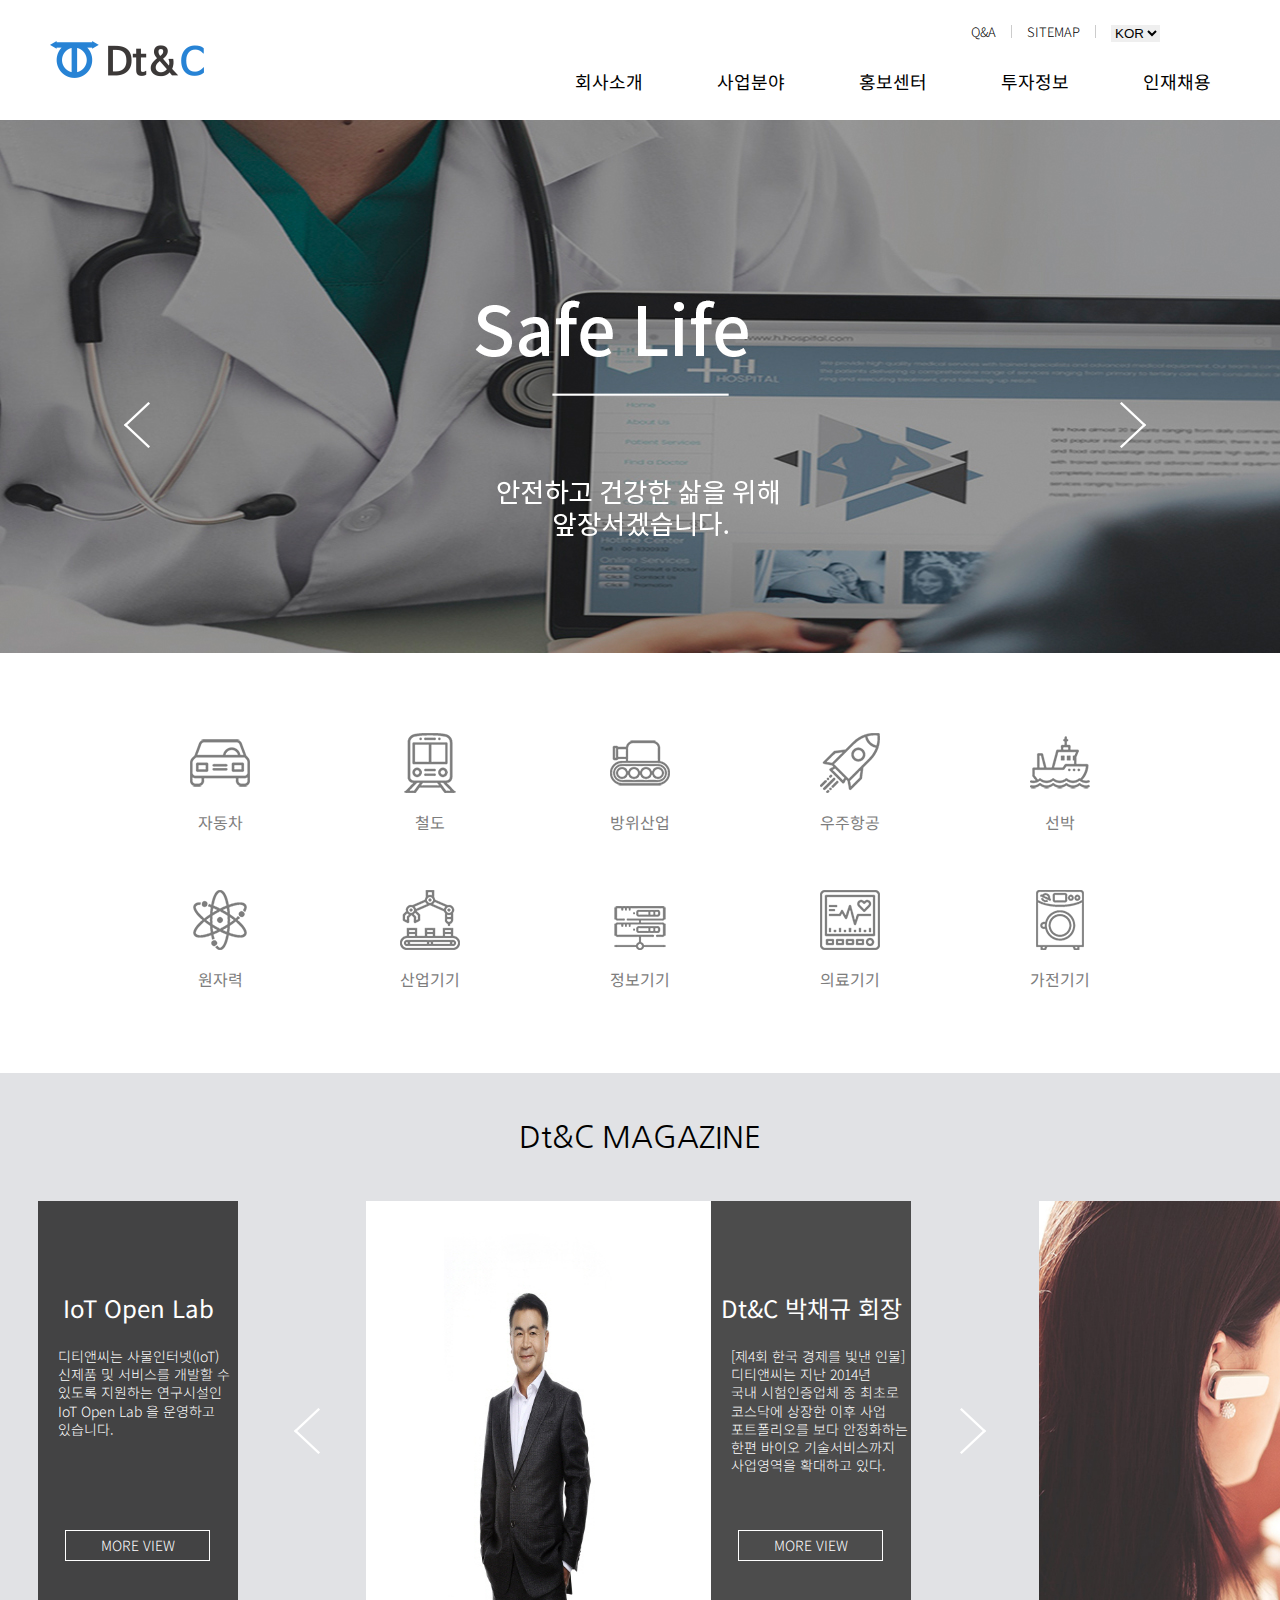
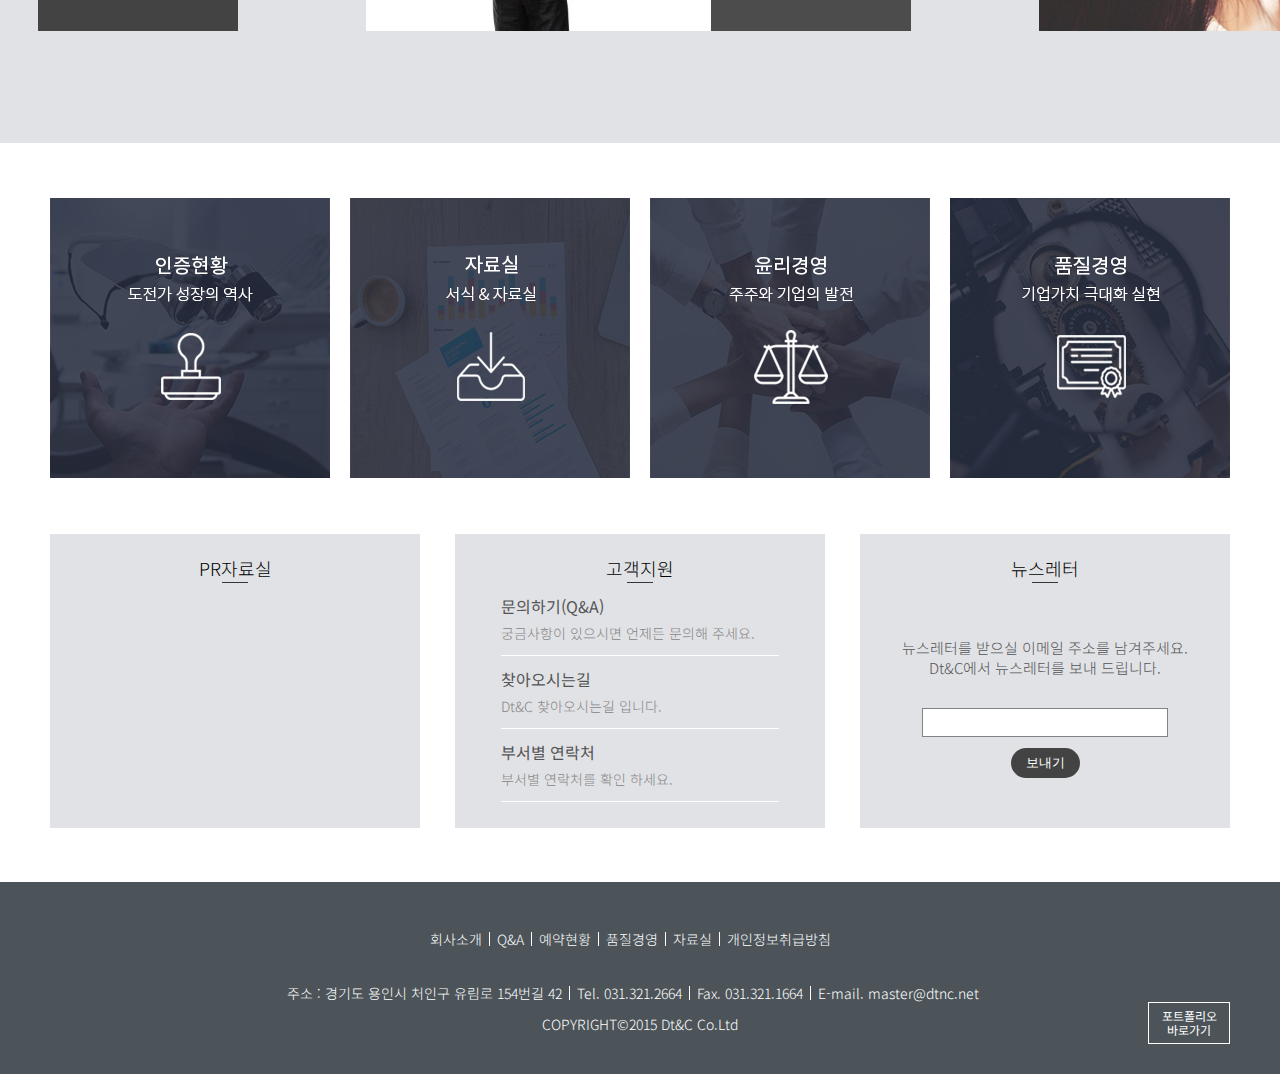
==== renewalWeb/index.html @ b87fbbad "pf" ====
<!DOCTYPE html>
<html lang="ko">
	<head>
		<meta http-equiv="X-UA-Compatible" content="IE=Edge">
		<meta charset="UTF-8">
		<title>Dt&C | 디티앤씨</title>
		<link rel="stylesheet" href="common/reset.css">
		<link rel="stylesheet" href="https://use.fontawesome.com/releases/v5.5.0/css/all.css">
		<link rel="stylesheet" href="css/font.css">	
		<link rel="stylesheet" href="css/basic.css">
		<link rel="stylesheet" href="css/index.css">
		<style>
.mainimg{position:relative; }
.mainimg .visualBg{position:absolute; top:0; left:0; z-index:500; width:100%; height:600px; text-indent:-9999px;}
.mainimg .visualBg1{background:url('images/safe2.jpg') no-repeat center 0;}
.mainimg .visualBg2{background:url('images/smart2.jpg') no-repeat center 0;}
.mainimg .visualBg3{background:url('images/challenge2.jpg') no-repeat center 0;}
.mainimg .controller{position:relative; z-index:700; width:1032px; height:250px; margin:0 auto; padding:0 0 46px;} 
.mainimg .btns{position:absolute; left:0; top:282px; width:99%; height:71px; cursor: pointer;}
.mainimg .btns a.prev{float:left;}
.mainimg .btns a.next{float:right;}
.mainimg .prBts{height:100px;}
.mainimg .productBt{ padding-top:150px; text-align:center;}    
		</style>
		<script src="common/prefixfree.min.js"></script>	
		<script src="common/jquery-3.3.1.min.js"></script>
		<script src="common/jquery-ui.min.js"></script>
		<script src="js/basic.js"></script>
		
	</head>
	<body>

		<header><!-- width:100% -->

				<div class="headerH"><!-- width 1180px -->
				<h1><a href="index.html"><img src="images/logo.png" alt="로고"></a></h1>
				
			<!-- 서브메뉴 -->
			<ul class="sub">
				<li><a href="#">Q&A</a></li>
				<li><a href="#">SITEMAP</a></li>
				<li>
					<select>
				<option value="KOR">KOR</option>
				<option value="ENG">ENG</option>
				</select></li>
			</ul>
			</div>

				<!-- 메뉴 -->
				<nav>
					<ul class="gnb">
						<li><a href="#">회사소개</a>
							<ul>
								<li id="about"><a href="about.html">CEO 인사말</a></li>
								<li><a href="#">연혁</a></li>
								<li><a href="#">연구개발</a></li>
								<li><a href="#">LAB소개</a></li>
								<li><a href="#">찾아오시는길</a></li>
							</ul>
						</li>
						<li><a href="#">사업분야</a>
							<ul>
								<li><a href="#">산업별 서비스</a></li>
								<li><a href="#">분야별 서비스</a></li>
							</ul>
						</li>
						<li><a href="#">홍보센터</a>
							<ul>
								<li><a href="#">Press Room</a></li>
								<li><a href="#">Dt&C 소식</a></li>
								<li><a href="#">Dt&Insight</a></li>
								<li><a href="#">PR자료실</a></li>
								<li><a href="#">IoT Open Lab</a></li>
							</ul>
						</li>
						<li><a href="#">투자정보</a>
							<ul>
								<li><a href="#">주가정보</a></li>
								<li><a href="#">재무정보</a></li>
								<li><a href="#">기업공시</a></li>
								<li><a href="#">IR자료</a></li>
							</ul>
						</li>
						<li><a href="#">인재채용</a>
							<ul>
								<li><a href="#">인사시스템</a></li>
								<li><a href="#">채용정보</a></li>
								<li><a href="#">채용문의</a></li>
							</ul>
						</li>
					</ul>	
				</nav>
</header>

		

		<div id="container">
			<article class="mainimg">
				<div class="visualBg visualBg1"></div>  
            <div class="visualBg visualBg2" style="left:100%"></div>
            <div class="visualBg visualBg3" style="left:100%"></div>
            <div class="controller">
            	<div class="btns">
              	<a class="prev"><img src="images/화살표.png" alt="<"></a>
              	<a class="next"><img src="images/화살표2.png" alt=">"></a>
            </div>
        </div>
			</article>
			<script src="js/slideDt.js"></script>
			<article class="icons">
				<div class="icon">	
					<div>
						<a href="#"><img src="images/자동차.png" alt="자동차">
						<p>자동차</p></a>
					</div>
					<div>
						<a href="#"><img src="images/철도.png" alt="철도">
						<p>철도</p></a>
					</div>
					<div>
						<a href="#"><img src="images/방위산업.png" alt="방위산업">
						<p>방위산업</p></a>
					</div>
					<div>
						<a href="#"><img src="images/우주항공.png" alt="우주항공공">
						<p>우주항공</p></a>
					</div> 
					<div>
						<a href="#"><img src="images/선박.png" alt="선박">
						<p>선박</p></a>
					</div>
					<div>
						<a href="#"><img src="images/원자력.png" alt="원자력">
						<p>원자력</p></a>
					</div>
					<div>
						<a href="#"><img src="images/산업기기.png" alt="산업기기">
						<p>산업기기</p></a>
					</div>
					<div>
						<a href="#"><img src="images/정보기기.png" alt="정보기기">
						<p>정보기기</p></a>
					</div>
					<div>
						<a href="#"><img src="images/의료기기.png" alt="의료기기">
						<p>의료기기</p></a>
					</div>
					<div>
						<a href="#"><img src="images/가전기기.png" alt="가전기기">
						<p>가전기기</p></a>
					</div>
				</div>		
			</article>
		
		<article class="magazine">
			<div id="imgG">
				<h1>Dt&C MAGAZINE</h1>
				<ul class="magazineimg">
				<li>
					<img src="images/iot.jpg" alt="Iot">
					<div>
						<h4>IoT Open Lab</h4>
						<p>디티앤씨는 사물인터넷(IoT)<br>
							신제품 및 서비스를 개발할 수<br>
							있도록 지원하는 연구시설인<br>
							IoT Open Lab 을 운영하고<br> 
							있습니다.</p>
							<a href="#"><span>MORE VIEW</span></a>
					</div>
				</li>
				<li>
					<img src="images/한국경제.jpg" alt="한국경제">
					<div>
						<h4>Dt&C 박채규 회장</h4>
						<p>[제4회 한국 경제를 빛낸 인물]<br>
						디티앤씨는 지난 2014년<br> 
						국내 시험인증업체 중 최초로<br>
						코스닥에 상장한 이후 사업<br>
						포트폴리오를 보다 안정화하는 한편 바이오 기술서비스까지<br> 사업영역을 확대하고 있다.</p>
						<a href="#"><span>MORE VIEW</span></a>
					</div>
				</li>
								<li>
					<img src="images/blue.jpg" alt="블루투스">
					<div>
						<h4>Bluetooth SIG</h4>
						<p>디티앤씨는 지난 10월 31일<br>
						 블루투스 SIG로부터 국내민간기관 최초로
						 (BQTF, 블루투스 국제공인시험소)<br>
						 자격을 획득하여 블루투스 5.0 제품에
						 대한 인증서비스를<br> 시작합니다. </p>
							<a href="#"><span>MORE VIEW</span></a>
					</div>
				</li>
			</ul>

			<ul class="arrow2">
					<li class="btnL"><img src="images/화살표.png" alt="<"></li>
					<li class="btnR"><img src="images/화살표2.png" alt=">"></li>
			</ul>
		</div>
		
		</article>

		<article class="box1">
			<ul class="one">
				<li><a href="#"><img src="images/인증현황.jpg" alt="인증현황"></a></li>
				<li><a href="#"><img src="images/자료실.jpg" alt="자료실"></a></li>
				<li><a href="#"><img src="images/윤리경영.jpg" alt="윤리경영"></a></li>
				<li><a href="#"><img src="images/품질경영.jpg" alt="품질경영"></a></li>
			</ul>
		</article>

		<article class="box2">
				<div>
					<h2>PR자료실</h2>
					<h5>under</h5>
					<p align="center"><iframe width="286" height="190" src="https://www.youtube.com/embed/Yq4ZIOOsoq0" frameborder="0" allow="accelerometer; autoplay; encrypted-media; gyroscope; picture-in-picture" allowfullscreen></iframe></p>
				</div>
				<div>
					<h2>고객지원</h2>
					<h5>under</h5>
					<section>
						<a href="#">
						<h3>문의하기(Q&A)</h3>
						<p>궁금사항이 있으시면 언제든 문의해 주세요.</p></a>
					</section>
					<section>
						<a href="#">
						<h3>찾아오시는길</h3>
						<p>Dt&C 찾아오시는길 입니다.</p></a>
					</section>
					<section>
						<a href="#">
						<h3>부서별 연락처</h3>
						<p>부서별 연락처를 확인 하세요.</p></a>
					</section>
				</div>
				<div>
				<h2>뉴스레터</h2>
				<h5>under</h5>
				<p class="news">뉴스레터를 받으실 이메일 주소를 남겨주세요.<br>
					Dt&C에서 뉴스레터를 보내 드립니다.</p>
					<fieldset>
						<input type="text">	
					</fieldset>
				<button>보내기</button>
			</div>
		</article>

		<footer>
			<div class="wrap">
				<ul class="footergnb">
					<li><a href="#">회사소개</a></li>
					<li><a href="#">Q&A</a></li>
					<li><a href="#">예약현황</a></li>
					<li><a href="#">품질경영</a></li>
					<li><a href="#">자료실</a></li>
					<li><a href="#">개인정보취급방침</a></li>
				</ul><br>
				<ul class="footergnb2">
					<li>주소 : 경기도 용인시 처인구 유림로 154번길 42</li>
					<li>Tel. 031.321.2664</li>
					<li>Fax. 031.321.1664</li>
					<li>E-mail. master@dtnc.net</li>
				</ul><br>
				<p>COPYRIGHT&copy;2015 Dt&C Co.Ltd</p>
				<span><a href="../index.html">포트폴리오<br>바로가기</a></span>
			</div>

		</footer>
	</div>
	<script src="js/index.js"></script>
	</body>
</html>
---- renewalWeb/css/font.css ----
@charset "utf-8";

/*'Noto Sans KR', sans-serif */
@import url('https://fonts.googleapis.com/css?family=Noto+Sans+KR:300,400,500');

/*'NanumSquare'*/
@import url('https://cdn.rawgit.com/moonspam/NanumSquare/master/nanumsquare.css');

/*'Nanum Gothic', sans-serif;*/
@import url('https://fonts.googleapis.com/css?family=Nanum+Gothic:400,700&subset=korean');
---- renewalWeb/css/basic.css ----
@charset "utf-8";

header, footer{font-family: 'Noto Sans KR', sans-serif ;}


/*******header*********/
header{width: 100%; height:120px; position: relative;}
header .gnb{width:100%; position: absolute; right:0; top:72px; z-index: 999; background-color: #fff; }
header .gnb>li{float: left; width:142px; font-size: 18px; font-weight:400; text-align:center;}
header .gnb>li:first-child{padding-left: 42%;}
header .gnb>li>a:hover{border-bottom:2px solid #2783d5;}
header .gnb ul li a:hover{color:#2783d5;}

/*소메뉴*/
nav .gnb ul{display: none;  margin: 35px 0;}
nav .gnb ul li:first-child{padding-top: 30px;}
nav .gnb ul a{height:30px; font-size: 14px; font-weight: 300; color:#000; display: block; text-align: center;}
nav #about a{color:#184cce; font-weight: 500}

.headerH{width: 1180px; height: 120px; margin:0 auto; position: relative;}
/*로고*/
header h1{width: 154px; height: 37px; position: absolute; left:0; bottom: 42px;z-index: 99999}

/*서브*/
header .sub{position: absolute; right: 35px; top:25px; font-size: 13px; font-weight: 300;}
header .sub>li{float: left; margin-left: 15px; border-right:1px solid  #cccccc;padding-right: 15px;}
header .sub>li:last-child{border-right: none; padding-right:0; margin-right:35px;}
header .sub select{border:none; }
header a{color:#000;}


/*******footer*********/
.wrap{width: 100%; height: 192px; background-color: #4c5459; position: relative;}
.wrap li{float: left; font-size: 14px; color:#fff; font-weight: 300;}
.wrap p{font-size: 14px; color:#fff; font-weight: 300; text-align: center;}
.wrap .footergnb{width: 420px; margin:0 auto; padding:50px 0 38px 0;}
.wrap .footergnb li{margin-right: 7px; border-right: 1px solid #fff; padding-right: 7px;}
.wrap .footergnb li:last-child{border-right: none; padding-right: 0;}
.wrap .footergnb li a{color:#fff; font-weight: 300;}
.wrap .footergnb2{width: 706px; margin:0 auto; padding-bottom: 15px;}
.wrap .footergnb2 li{margin-right: 7px; border-right: 1px solid #fff; padding-right: 7px; }
.wrap .footergnb2 li:last-child{border-right: none; padding-right: 0;}
footer span{width: 60px; height: 30px; font-size: 12px; text-align: center;border:1px solid #fff; padding:5px 10px; position: absolute; bottom:30px; right:50px; }
footer span a{color:#fff; vertical-align: middle}
---- renewalWeb/css/index.css ----
@charset "utf-8";

body{font-family: 'Noto Sans KR', sans-serif; }

#container{width: 100%;}

/*******mainimg*********/
.mainimg{position: relative; overflow: hidden;}
#container .main{width:300%; height:728px;}
#container .main img{width: 100%; height: 100%;}
#container .main li{float: left; width: 33.3%; height: 100%;}



/*******icons*********/
.icons{width: 1180px; height: 420px; margin:0 auto;}
.icon{width: 900px; height: 260px; margin:0 auto;}
.icons .icon div{float: left; margin-right: 150px;text-align: center; }
.icons .icon div:nth-child(5n){margin-right: 0;}
.icons .icon div:nth-child(-n+5){margin-bottom:60px; margin-top:80px;}
.icons .icon div p{margin-top:20px;}
.icons .icon div a{color:#7d7d7d;}
.icons .icon div p:hover{color:#2783d5;}

/*******magazine*********/
.magazine{position: relative;}
#imgG{height: 670px; background-color:#e1e2e5; overflow: hidden;}
.magazineimg{width: 200%;}
.magazineimg img{width: 100%; height: 100%;}
.magazine h1{text-align: center; font-size: 30px; padding:49px 0; font-family: 'Nanum Gothic'}
.magazine .magazineimg li{float: left; position: relative; width: 21.3%; height: 430px; margin-right: 5%}
.magazine .magazineimg li:nth-child(1){margin-left: -12%}

/*텍스트박스*/
.magazine .magazineimg div{width: 200px; height: 430px; background: rgba(0,0,0,0.7); position: absolute; top:0; right:0; color:#fff;}
.magazine .magazineimg h4{font-size: 24px; text-align: center; margin-top: 95px;}
.magazine .magazineimg p{font-size: 14px; font-weight: 300; position: absolute; top:146px; left:20px; line-height: 1.3em}
.magazine .magazineimg a{color: #fff; font-weight: 300; font-size: 14px;width: 143px; height: 29px; line-height:29px; border:1px solid #fff; text-align: center; position: absolute; bottom:70px; right:28px;}
.magazine .magazineimg a:hover{background-color:#000;}

/*화살표*/
.magazine .arrow2 li:first-child{position: absolute; top:50%; left: 23%; margin:auto;}
.magazine .arrow2 li:last-child{position: absolute; top:50%; right: 23%; margin:auto;}
.magazine .arrow2 li:hover{cursor: pointer;}

/*******box1(인증현황, 자료실, 윤리경영, 품질경영)*********/
.box1{width: 1180px; height: 280px; margin:0 auto;}
.box1 .one{margin-top:55px}
.box1 .one li{float: left; margin-right:20px;}
.box1 .one li:last-child{margin-right: 0;}


/*******box2(pr자료실, 고객지원, 뉴스레터)*********/
.box2{width: 1180px; height: 294px; margin: 0 auto; margin-bottom: 110px;}
.box2 div{width: 370px; height: 294px; background-color: #e1e2e5; float: left;margin: 55px 35px 0 0}
.box2 div:last-child{margin-right: 0;}
.box2 div h2{font-weight: 300; font-size: 18px; text-align: center; margin: 25px 0 5px 0}
.box2 div h5{width: 26px; height: 1px; background-color: #363636; margin:0 auto; text-indent: -9999%}

/*pr자료실*/
.box2 iframe{padding-top: 27px;}

/*고객지원*/
.box2 section{width: 278px; margin: 0 auto; border-bottom: 1px solid #fff;}
.box2 section h3{font-weight: 400; font-size: 16px; color:#545455; margin-bottom: 12px; margin-top: 15px}
.box2 section p{font-weight: 300; font-size: 14px; color: #858585; margin-bottom: 15px;}
.box2 section p:hover{color:#2783d5;}

/*뉴스레터*/
.box2 div:last-child{position: relative;}
.box2 .news{text-align: center; font-size: 15px; font-weight: 300; color: #545455; margin-top: 55px; line-height: 20px;}
.box2 input{width: 240px; height:25px; margin: 0 auto; border:1px solid #818283; background-color: #fff; margin-top: 30px;}
.box2 button{background-color: #434343; color:#fff; font-weight: 300; border-radius: 20px; padding:5px 15px; line-height: 20px; border:none; position: absolute; right: 150px; bottom: 50px;}
fieldset{margin:0 auto; width: 240px; margin-bottom: 10px;}
.box2 button:hover{cursor: pointer;}
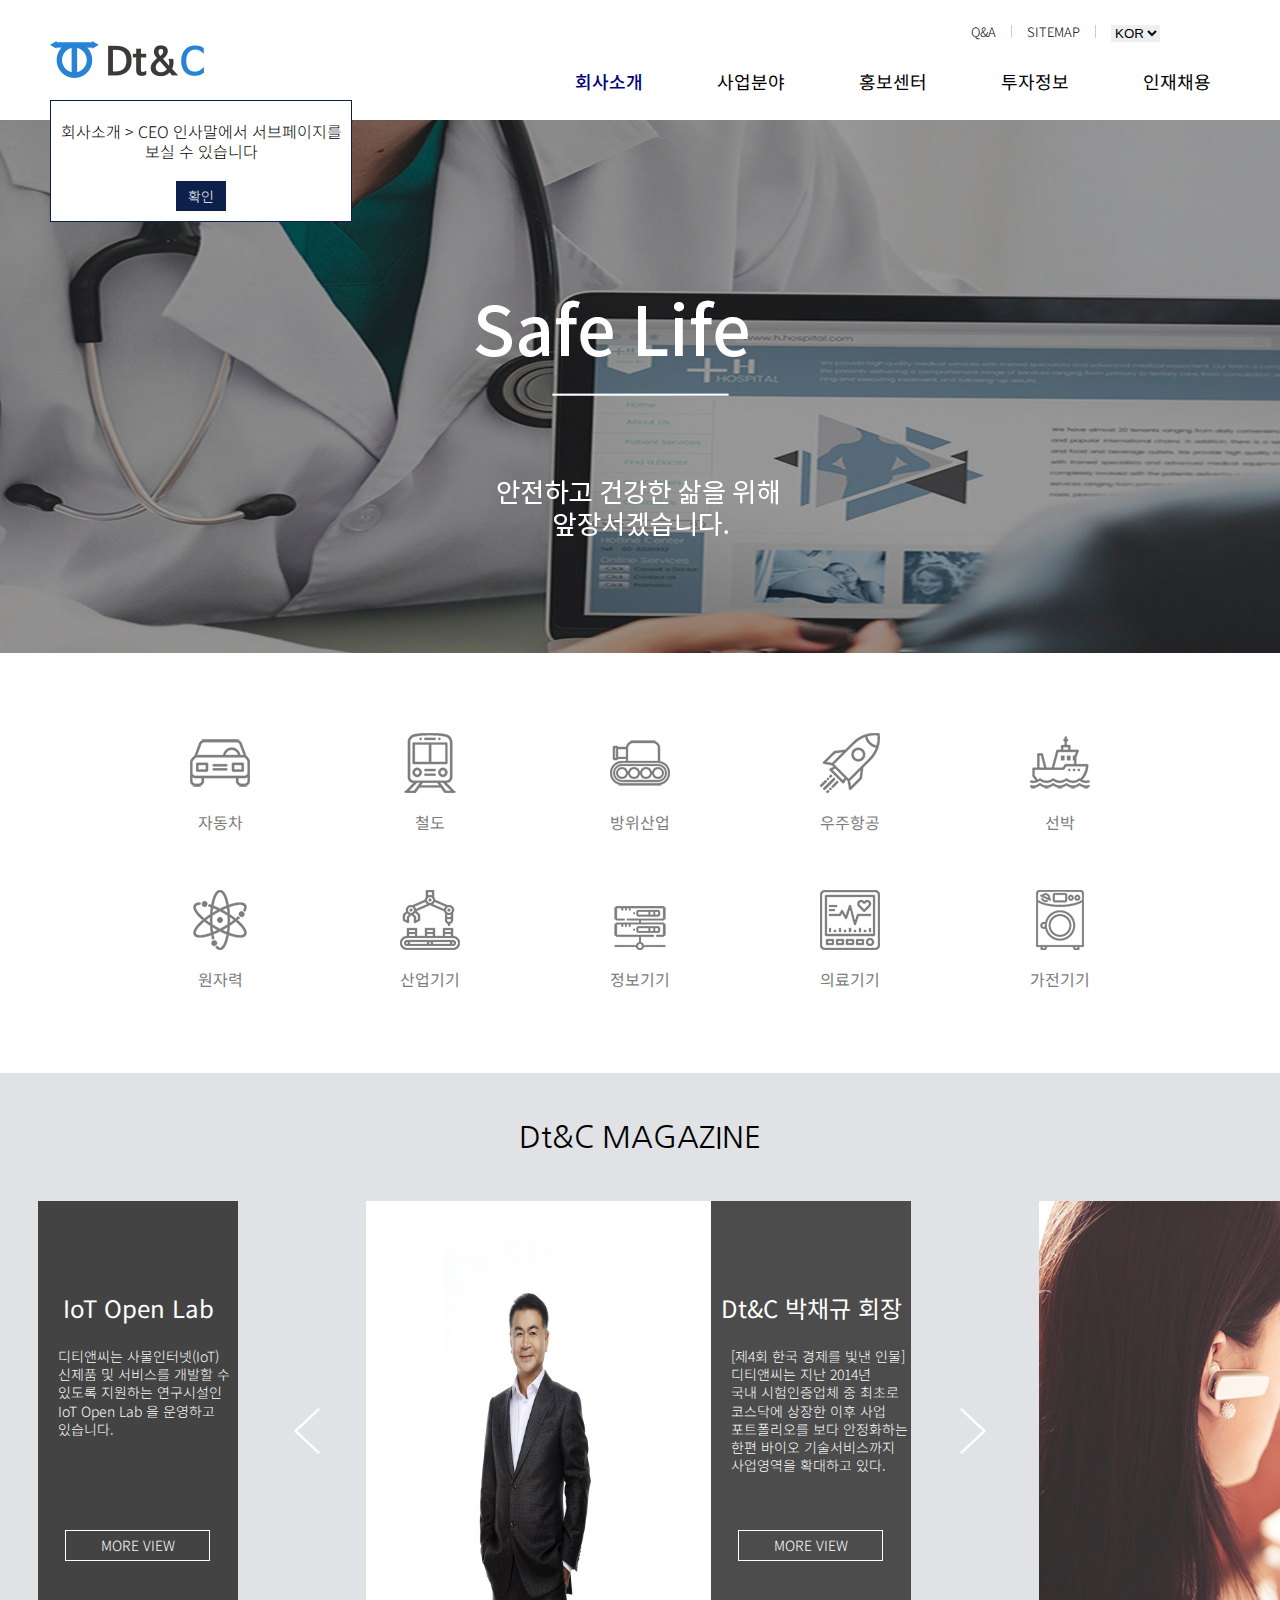
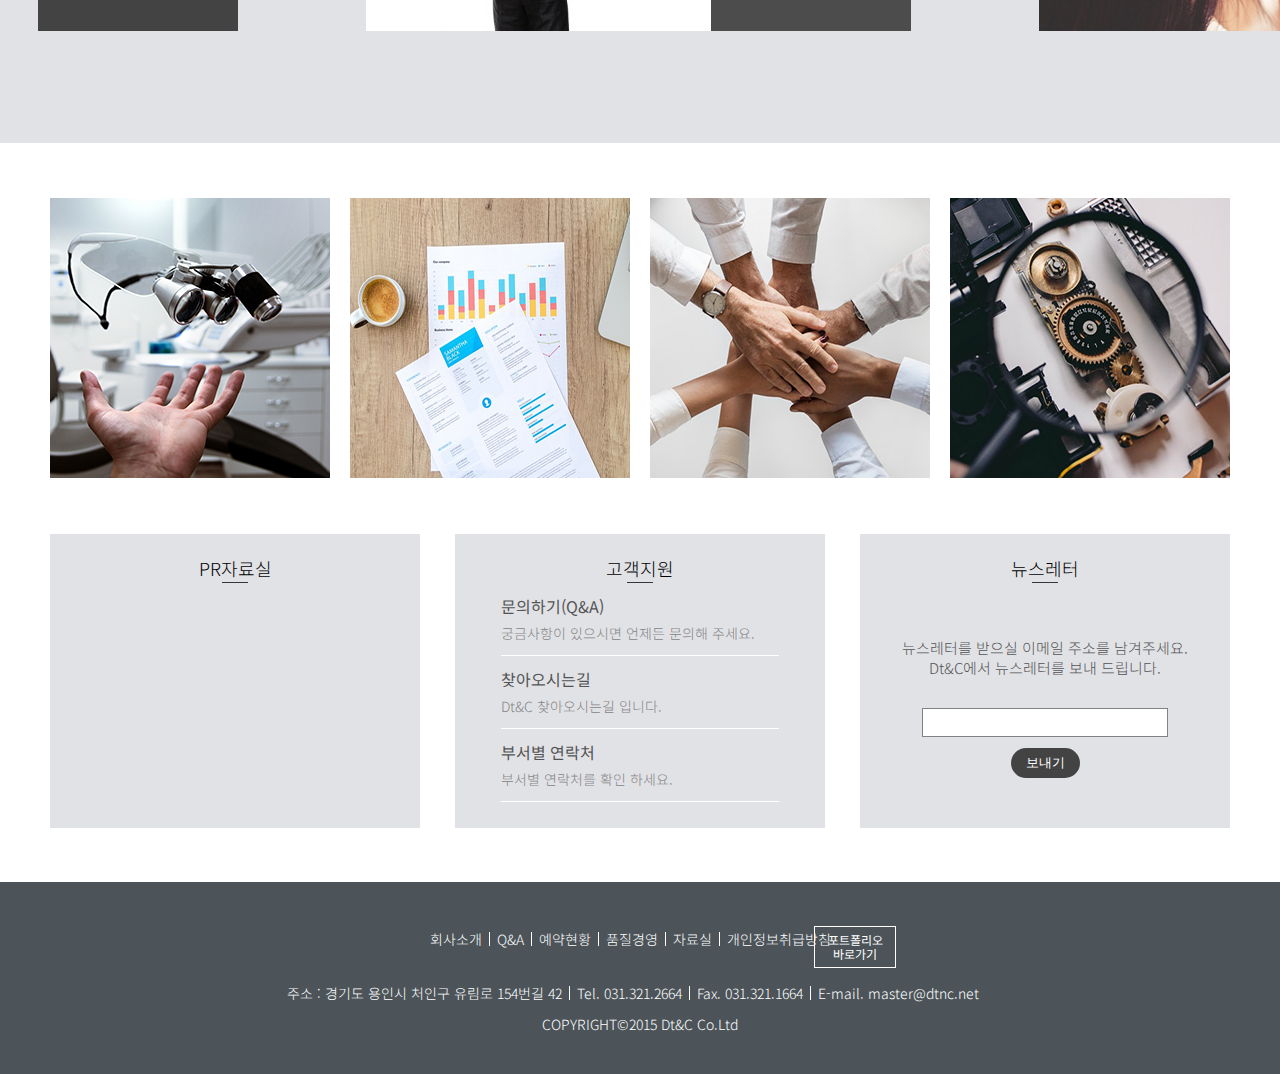
==== commit 584b2d45: "portfolio" ====
--- a/renewalWeb/index.html
+++ b/renewalWeb/index.html
@@ -16,9 +16,9 @@
 .mainimg .visualBg2{background:url('images/smart2.jpg') no-repeat center 0;}
 .mainimg .visualBg3{background:url('images/challenge2.jpg') no-repeat center 0;}
 .mainimg .controller{position:relative; z-index:700; width:1032px; height:250px; margin:0 auto; padding:0 0 46px;} 
-.mainimg .btns{position:absolute; left:0; top:282px; width:99%; height:71px; cursor: pointer;}
-.mainimg .btns a.prev{float:left;}
-.mainimg .btns a.next{float:right;}
+.mainimg .btns{position:absolute; left:0; top:242px; width:99%; height:71px; cursor: pointer;}
+.mainimg .btns a.prev{float:left; position: absolute; left:-30%;}
+.mainimg .btns a.next{float:right; position: absolute; right:-30%;}
 .mainimg .prBts{height:100px;}
 .mainimg .productBt{ padding-top:150px; text-align:center;}    
 		</style>
@@ -50,7 +50,7 @@
 				<!-- 메뉴 -->
 				<nav>
 					<ul class="gnb">
-						<li><a href="#">회사소개</a>
+						<li id="first"><a href="#">회사소개</a>
 							<ul>
 								<li id="about"><a href="about.html">CEO 인사말</a></li>
 								<li><a href="#">연혁</a></li>
@@ -205,10 +205,10 @@
 
 		<article class="box1">
 			<ul class="one">
-				<li><a href="#"><img src="images/인증현황.jpg" alt="인증현황"></a></li>
-				<li><a href="#"><img src="images/자료실.jpg" alt="자료실"></a></li>
-				<li><a href="#"><img src="images/윤리경영.jpg" alt="윤리경영"></a></li>
-				<li><a href="#"><img src="images/품질경영.jpg" alt="품질경영"></a></li>
+				<li><a href="#"><img src="images/인증.jpg" onmouseover="this.src='images/인증현황.jpg';" onmouseout="this.src='images/인증.jpg';" alt="인증현황" ></a></li>
+				<li><a href="#"><img src="images/자료.jpg" onmouseover="this.src='images/자료실.jpg';" onmouseout="this.src='images/자료.jpg';" alt="자료" ></a></li>
+				<li><a href="#"><img src="images/윤리.jpg" onmouseover="this.src='images/윤리경영.jpg';" onmouseout="this.src='images/윤리.jpg';" alt="윤리" ></a></li>
+				<li><a href="#"><img src="images/품질.jpg" onmouseover="this.src='images/품질경영.jpg';" onmouseout="this.src='images/품질.jpg';" alt="품질" ></a></li>
 			</ul>
 		</article>
 
@@ -271,6 +271,13 @@
 
 		</footer>
 	</div>
+
+	<div id="popup">
+	회사소개 > CEO 인사말에서 서브페이지를<br> 
+	보실 수 있습니다
+	<p>확인</p></div>
+
+</div>
 	<script src="js/index.js"></script>
 	</body>
 </html>--- a/renewalWeb/css/basic.css
+++ b/renewalWeb/css/basic.css
@@ -10,6 +10,7 @@
 header .gnb>li:first-child{padding-left: 42%;}
 header .gnb>li>a:hover{border-bottom:2px solid #2783d5;}
 header .gnb ul li a:hover{color:#2783d5;}
+header #first>a{font-weight: 500; color:navy;}
 
 /*소메뉴*/
 nav .gnb ul{display: none;  margin: 35px 0;}
@@ -40,5 +41,5 @@
 .wrap .footergnb2{width: 706px; margin:0 auto; padding-bottom: 15px;}
 .wrap .footergnb2 li{margin-right: 7px; border-right: 1px solid #fff; padding-right: 7px; }
 .wrap .footergnb2 li:last-child{border-right: none; padding-right: 0;}
-footer span{width: 60px; height: 30px; font-size: 12px; text-align: center;border:1px solid #fff; padding:5px 10px; position: absolute; bottom:30px; right:50px; }
+footer span{width: 60px; height: 30px; font-size: 12px; text-align: center;border:1px solid #fff; padding:5px 10px; position: absolute; bottom:55%; right:30%; }
 footer span a{color:#fff; vertical-align: middle}--- a/renewalWeb/css/index.css
+++ b/renewalWeb/css/index.css
@@ -2,7 +2,7 @@
 
 body{font-family: 'Noto Sans KR', sans-serif; }
 
-#container{width: 100%;}
+#container{width: 100%; position: relative;}
 
 /*******mainimg*********/
 .mainimg{position: relative; overflow: hidden;}
@@ -10,6 +10,10 @@
 #container .main img{width: 100%; height: 100%;}
 #container .main li{float: left; width: 33.3%; height: 100%;}
 
+
+/*******팝업창*********/
+#popup{width: 300px; height: 100px; position: absolute; top:100px; left:50px; background: #fff; border:1px solid #0d204b; z-index: 999; text-align: center; padding-top: 20px; font-weight: 300; line-height: 20px}
+#popup p{width: 50px; height: 30px; background:#0d204b; color:#fff; font-size: 14px; line-height: 30px; margin: 20px auto; cursor: pointer;}
 
 
 /*******icons*********/
@@ -72,4 +76,5 @@
 .box2 input{width: 240px; height:25px; margin: 0 auto; border:1px solid #818283; background-color: #fff; margin-top: 30px;}
 .box2 button{background-color: #434343; color:#fff; font-weight: 300; border-radius: 20px; padding:5px 15px; line-height: 20px; border:none; position: absolute; right: 150px; bottom: 50px;}
 fieldset{margin:0 auto; width: 240px; margin-bottom: 10px;}
-.box2 button:hover{cursor: pointer;}+.box2 button:hover{cursor: pointer;}
+
